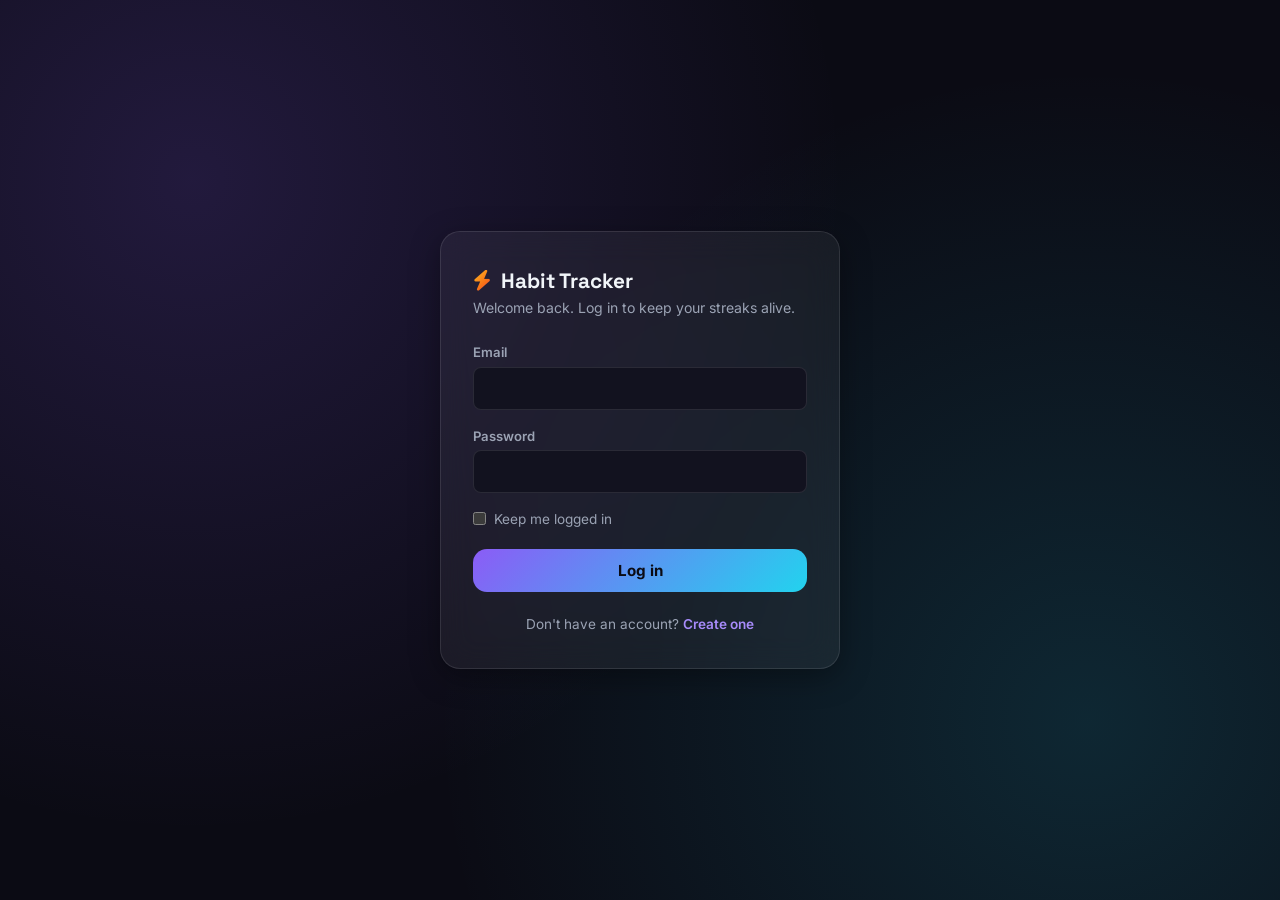
==== frontend/achievements.html @ 2da738c9 "adding" ====
<!DOCTYPE html>
<html lang="en">
<head>
<meta charset="UTF-8">
<meta name="viewport" content="width=device-width, initial-scale=1.0">
<title>Achievements — Habit Tracker</title>
<link rel="stylesheet" href="css/main.css">
<link rel="stylesheet" href="https://cdnjs.cloudflare.com/ajax/libs/font-awesome/6.5.1/css/all.min.css">
</head>
<body>
<div class="app-shell">
  <div id="app-shell-root"></div>
  <main class="main">
    <div class="page-header">
      <div>
        <h1>Achievements</h1>
        <div class="sub">Unlocked by showing up, not by luck.</div>
      </div>
      <button class="btn btn-secondary" id="recheck-btn"><i class="fa-solid fa-arrows-rotate"></i> Re-check</button>
    </div>

    <div class="achievements-summary">
      <div class="achievements-ring" id="achievements-ring"><span id="ring-label">–</span></div>
      <div>
        <div style="font-weight:700; font-size:1.05rem;" id="summary-count">Loading…</div>
        <div class="sub" style="margin-top:0.15rem;">achievements unlocked</div>
      </div>
    </div>

    <div class="achievements-grid" id="achievements-grid">
      <div class="skel" style="height:100px;"></div>
      <div class="skel" style="height:100px;"></div>
      <div class="skel" style="height:100px;"></div>
      <div class="skel" style="height:100px;"></div>
    </div>
  </main>
</div>
<script src="js/config.js"></script>
<script src="js/app.js"></script>
<script src="js/achievements.js"></script>
</body>
</html>
---- frontend/css/main.css ----
/* ==========================================================================
   Habit Tracker — Design System
   Dark glassmorphism, violet→cyan signature gradient, ember/streak motif.
   Display face: Space Grotesk (geometric, a little mechanical — like a
   counter ticking up). Body face: Inter. Data face: JetBrains Mono for
   numbers so streaks and stats feel counted, not typeset.
   ========================================================================== */

@import url('https://fonts.googleapis.com/css2?family=Space+Grotesk:wght@500;600;700&family=Inter:wght@400;500;600;700&family=JetBrains+Mono:wght@500;600&display=swap');

:root {
  /* --- Color: named, not generic --- */
  --bg: #0b0b14;
  --bg-elevated: #12121f;
  --surface: rgba(255, 255, 255, 0.055);
  --surface-strong: rgba(255, 255, 255, 0.09);
  --border: rgba(255, 255, 255, 0.10);
  --border-strong: rgba(255, 255, 255, 0.18);

  --text: #f1f5f9;
  --text-dim: #9ba3b4;
  --text-faint: #666f84;

  --violet: #8b5cf6;
  --violet-light: #a78bfa;
  --cyan: #22d3ee;
  --ember: #fb923c;
  --ember-hot: #f97316;
  --success: #34d399;
  --danger: #f87171;
  --warning: #fbbf24;

  --gradient-signature: linear-gradient(135deg, var(--violet) 0%, var(--cyan) 100%);
  --gradient-ember: linear-gradient(135deg, #fbbf24 0%, var(--ember-hot) 60%, #ef4444 100%);

  --radius-sm: 8px;
  --radius-md: 14px;
  --radius-lg: 20px;
  --radius-pill: 999px;

  --shadow-soft: 0 8px 30px rgba(0, 0, 0, 0.35);
  --shadow-glow-violet: 0 0 0 1px rgba(139, 92, 246, 0.25), 0 8px 24px rgba(139, 92, 246, 0.18);

  --font-display: "Space Grotesk", system-ui, sans-serif;
  --font-body: "Inter", system-ui, sans-serif;
  --font-mono: "JetBrains Mono", ui-monospace, monospace;

  --sidebar-w: 240px;
  --header-h: 64px;
}

* { box-sizing: border-box; margin: 0; padding: 0; }

html { color-scheme: dark; }

body {
  background: var(--bg);
  color: var(--text);
  font-family: var(--font-body);
  min-height: 100vh;
  -webkit-font-smoothing: antialiased;
}

a { color: inherit; }

::selection { background: rgba(139, 92, 246, 0.35); }

::-webkit-scrollbar { width: 10px; height: 10px; }
::-webkit-scrollbar-track { background: transparent; }
::-webkit-scrollbar-thumb { background: var(--border-strong); border-radius: var(--radius-pill); }
::-webkit-scrollbar-thumb:hover { background: rgba(255, 255, 255, 0.28); }

:focus-visible {
  outline: 2px solid var(--cyan);
  outline-offset: 2px;
  border-radius: 4px;
}

@media (prefers-reduced-motion: reduce) {
  *, *::before, *::after {
    animation-duration: 0.01ms !important;
    animation-iteration-count: 1 !important;
    transition-duration: 0.01ms !important;
    scroll-behavior: auto !important;
  }
}

h1, h2, h3, h4 { font-family: var(--font-display); font-weight: 600; letter-spacing: -0.01em; }

.mono { font-family: var(--font-mono); font-variant-numeric: tabular-nums; }

/* ==========================================================================
   Landing
   ========================================================================== */

.landing {
  display: flex;
  flex-direction: column;
  align-items: center;
  justify-content: center;
  min-height: 100vh;
  text-align: center;
  background:
    radial-gradient(circle at 20% 15%, rgba(139, 92, 246, 0.16), transparent 55%),
    radial-gradient(circle at 80% 85%, rgba(34, 211, 238, 0.12), transparent 50%);
  padding: 2rem;
}

.landing h1 {
  font-size: clamp(2.2rem, 5vw, 3.2rem);
  margin-bottom: 0.6rem;
  display: flex;
  align-items: center;
  gap: 0.6rem;
  justify-content: center;
}

.landing h1 i { background: var(--gradient-ember); -webkit-background-clip: text; background-clip: text; color: transparent; }

.landing p { color: var(--text-dim); margin-bottom: 2.25rem; font-size: 1.05rem; }

.landing-actions { display: flex; gap: 1rem; }

/* ==========================================================================
   Buttons, inputs, badges — shared form/interaction vocabulary
   ========================================================================== */

.btn {
  display: inline-flex;
  align-items: center;
  justify-content: center;
  gap: 0.5rem;
  padding: 0.75rem 1.75rem;
  border-radius: var(--radius-md);
  text-decoration: none;
  font-weight: 600;
  font-size: 0.95rem;
  font-family: var(--font-body);
  cursor: pointer;
  transition: transform 0.15s ease, box-shadow 0.15s ease, background 0.15s ease, opacity 0.15s ease;
  border: 1px solid var(--border);
  color: var(--text);
  background: var(--surface);
}

.btn-primary { background: var(--gradient-signature); color: #0b0b14; border: none; font-weight: 700; }
.btn-secondary { background: var(--surface); backdrop-filter: blur(10px); }
.btn-ghost { background: transparent; border-color: transparent; color: var(--text-dim); }
.btn-danger { background: rgba(248, 113, 113, 0.12); border-color: rgba(248, 113, 113, 0.3); color: var(--danger); }
.btn-sm { padding: 0.45rem 0.9rem; font-size: 0.85rem; border-radius: var(--radius-sm); }
.btn-icon { padding: 0.55rem; width: 2.25rem; height: 2.25rem; border-radius: var(--radius-sm); }

.btn:hover:not(:disabled) { transform: translateY(-2px); box-shadow: var(--shadow-glow-violet); }
.btn:active:not(:disabled) { transform: translateY(0); }
.btn:disabled { opacity: 0.5; cursor: not-allowed; }
.btn-block { width: 100%; }

.field { display: flex; flex-direction: column; gap: 0.4rem; margin-bottom: 1.1rem; text-align: left; }
.field label { font-size: 0.82rem; color: var(--text-dim); font-weight: 600; }
.field-hint { font-size: 0.75rem; color: var(--text-faint); }
.field-error { font-size: 0.78rem; color: var(--danger); min-height: 1em; }

input[type="text"], input[type="email"], input[type="password"], input[type="number"], input[type="date"], textarea, select {
  background: var(--bg-elevated);
  border: 1px solid var(--border);
  color: var(--text);
  padding: 0.7rem 0.9rem;
  border-radius: var(--radius-sm);
  font-family: var(--font-body);
  font-size: 0.95rem;
  transition: border-color 0.15s ease, box-shadow 0.15s ease;
  width: 100%;
}

input:focus, textarea:focus, select:focus {
  outline: none;
  border-color: var(--violet-light);
  box-shadow: 0 0 0 3px rgba(139, 92, 246, 0.18);
}

input::placeholder, textarea::placeholder { color: var(--text-faint); }

.checkbox-row { display: flex; align-items: center; gap: 0.5rem; font-size: 0.85rem; color: var(--text-dim); }
.checkbox-row input { width: auto; }

.badge {
  display: inline-flex;
  align-items: center;
  gap: 0.35rem;
  padding: 0.25rem 0.65rem;
  border-radius: var(--radius-pill);
  font-size: 0.72rem;
  font-weight: 700;
  text-transform: uppercase;
  letter-spacing: 0.04em;
  background: var(--surface-strong);
  border: 1px solid var(--border);
  color: var(--text-dim);
}

.badge-streak { background: rgba(249, 115, 22, 0.14); border-color: rgba(249, 115, 22, 0.3); color: var(--ember); }

/* ==========================================================================
   Auth pages
   ========================================================================== */

.auth-shell {
  min-height: 100vh;
  display: grid;
  grid-template-columns: 1fr;
  place-items: center;
  background:
    radial-gradient(circle at 15% 20%, rgba(139, 92, 246, 0.18), transparent 50%),
    radial-gradient(circle at 85% 80%, rgba(34, 211, 238, 0.14), transparent 50%);
  padding: 2rem 1rem;
}

.auth-card {
  width: 100%;
  max-width: 400px;
  background: var(--surface);
  border: 1px solid var(--border);
  border-radius: var(--radius-lg);
  padding: 2.25rem 2rem;
  backdrop-filter: blur(16px);
  box-shadow: var(--shadow-soft);
}

.auth-card .brand {
  display: flex;
  align-items: center;
  gap: 0.6rem;
  font-family: var(--font-display);
  font-size: 1.3rem;
  font-weight: 700;
  margin-bottom: 0.35rem;
}

.auth-card .brand i { background: var(--gradient-ember); -webkit-background-clip: text; background-clip: text; color: transparent; }

.auth-card .subtitle { color: var(--text-dim); font-size: 0.88rem; margin-bottom: 1.75rem; }

.auth-footer { margin-top: 1.5rem; text-align: center; font-size: 0.85rem; color: var(--text-dim); }
.auth-footer a { color: var(--violet-light); font-weight: 600; text-decoration: none; }
.auth-footer a:hover { text-decoration: underline; }

.form-error {
  background: rgba(248, 113, 113, 0.1);
  border: 1px solid rgba(248, 113, 113, 0.28);
  color: #fca5a5;
  padding: 0.7rem 0.9rem;
  border-radius: var(--radius-sm);
  font-size: 0.85rem;
  margin-bottom: 1.1rem;
  display: none;
}
.form-error.visible { display: block; }

/* ==========================================================================
   App shell: sidebar + header + content
   ========================================================================== */

.app-shell { display: flex; min-height: 100vh; }

.sidebar {
  width: var(--sidebar-w);
  flex-shrink: 0;
  background: var(--bg-elevated);
  border-right: 1px solid var(--border);
  display: flex;
  flex-direction: column;
  padding: 1.25rem 0.9rem;
  position: sticky;
  top: 0;
  height: 100vh;
  z-index: 40;
}

.sidebar .brand {
  display: flex;
  align-items: center;
  gap: 0.55rem;
  font-family: var(--font-display);
  font-weight: 700;
  font-size: 1.1rem;
  padding: 0.5rem 0.6rem 1.5rem;
}

.sidebar .brand i { background: var(--gradient-ember); -webkit-background-clip: text; background-clip: text; color: transparent; }

.sidebar nav { display: flex; flex-direction: column; gap: 0.15rem; flex: 1; }

.sidebar .nav-link {
  display: flex;
  align-items: center;
  gap: 0.75rem;
  padding: 0.65rem 0.75rem;
  border-radius: var(--radius-sm);
  color: var(--text-dim);
  text-decoration: none;
  font-size: 0.92rem;
  font-weight: 500;
  position: relative;
  transition: background 0.15s ease, color 0.15s ease;
}

.sidebar .nav-link i { width: 1.1rem; text-align: center; font-size: 0.95rem; }

.sidebar .nav-link:hover { background: var(--surface); color: var(--text); }

.sidebar .nav-link.active {
  background: var(--surface-strong);
  color: var(--text);
}

.sidebar .nav-link.active::before {
  content: "";
  position: absolute;
  left: -0.9rem;
  top: 0.3rem;
  bottom: 0.3rem;
  width: 3px;
  border-radius: var(--radius-pill);
  background: var(--gradient-signature);
}

.sidebar-footer { border-top: 1px solid var(--border); padding-top: 0.9rem; margin-top: 0.5rem; }

.sidebar-user {
  display: flex;
  align-items: center;
  gap: 0.65rem;
  padding: 0.4rem 0.5rem 0.75rem;
}

.avatar {
  width: 2.1rem;
  height: 2.1rem;
  border-radius: 50%;
  background: var(--gradient-signature);
  display: flex;
  align-items: center;
  justify-content: center;
  font-family: var(--font-display);
  font-weight: 700;
  font-size: 0.85rem;
  color: #0b0b14;
  flex-shrink: 0;
  overflow: hidden;
}
.avatar img { width: 100%; height: 100%; object-fit: cover; }

.sidebar-user .who { min-width: 0; }
.sidebar-user .who .name { font-size: 0.86rem; font-weight: 600; overflow: hidden; text-overflow: ellipsis; white-space: nowrap; }
.sidebar-user .who .email { font-size: 0.72rem; color: var(--text-faint); overflow: hidden; text-overflow: ellipsis; white-space: nowrap; }

.mobile-topbar { display: none; }

.main {
  flex: 1;
  min-width: 0;
  padding: 2rem 2.25rem 3.5rem;
}

.page-header {
  display: flex;
  align-items: flex-end;
  justify-content: space-between;
  gap: 1rem;
  margin-bottom: 1.75rem;
  flex-wrap: wrap;
}

.page-header h1 { font-size: 1.6rem; }
.page-header .sub { color: var(--text-dim); font-size: 0.9rem; margin-top: 0.2rem; }

/* ==========================================================================
   Cards, grids, stats
   ========================================================================== */

.card {
  background: var(--surface);
  border: 1px solid var(--border);
  border-radius: var(--radius-lg);
  padding: 1.4rem;
  backdrop-filter: blur(10px);
}

.card-title {
  font-size: 0.95rem;
  font-weight: 700;
  display: flex;
  align-items: center;
  gap: 0.5rem;
  margin-bottom: 1rem;
}
.card-title i { color: var(--violet-light); }

.stat-grid {
  display: grid;
  grid-template-columns: repeat(4, 1fr);
  gap: 1rem;
  margin-bottom: 1.75rem;
}

.stat-card {
  background: var(--surface);
  border: 1px solid var(--border);
  border-radius: var(--radius-lg);
  padding: 1.25rem 1.4rem;
  position: relative;
  overflow: hidden;
}

.stat-card .stat-label { font-size: 0.78rem; color: var(--text-dim); font-weight: 600; text-transform: uppercase; letter-spacing: 0.03em; margin-bottom: 0.5rem; }
.stat-card .stat-value { font-family: var(--font-mono); font-size: 1.9rem; font-weight: 600; display: flex; align-items: baseline; gap: 0.4rem; }
.stat-card .stat-value .unit { font-size: 0.95rem; color: var(--text-dim); font-family: var(--font-body); font-weight: 500; }
.stat-card i.stat-icon { position: absolute; right: 1rem; top: 1rem; font-size: 1.4rem; opacity: 0.18; }

.stat-card.ember .stat-value { color: var(--ember); }
.stat-card.ember i.stat-icon { color: var(--ember-hot); opacity: 0.35; }

.grid-2 { display: grid; grid-template-columns: 1.3fr 1fr; gap: 1.25rem; }
.grid-cols-3 { display: grid; grid-template-columns: repeat(3, 1fr); gap: 1rem; }

/* Habit checklist rows (dashboard) */

.habit-row {
  display: flex;
  align-items: center;
  gap: 0.9rem;
  padding: 0.85rem 0.6rem;
  border-radius: var(--radius-md);
  transition: background 0.15s ease;
}
.habit-row:hover { background: var(--surface); }
.habit-row + .habit-row { border-top: 1px solid var(--border); }

.habit-check {
  width: 2rem;
  height: 2rem;
  border-radius: 50%;
  border: 2px solid var(--border-strong);
  display: flex;
  align-items: center;
  justify-content: center;
  cursor: pointer;
  flex-shrink: 0;
  background: transparent;
  color: transparent;
  transition: all 0.18s ease;
  font-size: 0.8rem;
}
.habit-check:hover { border-color: var(--violet-light); }
.habit-check.checked {
  background: var(--gradient-signature);
  border-color: transparent;
  color: #0b0b14;
}

.habit-icon {
  width: 2.1rem;
  height: 2.1rem;
  border-radius: var(--radius-sm);
  display: flex;
  align-items: center;
  justify-content: center;
  flex-shrink: 0;
  font-size: 0.9rem;
  color: #0b0b14;
}

.habit-info { flex: 1; min-width: 0; }
.habit-info .title { font-weight: 600; font-size: 0.94rem; }
.habit-info .meta { font-size: 0.78rem; color: var(--text-faint); display: flex; gap: 0.6rem; align-items: center; margin-top: 0.15rem; }

.empty-state {
  text-align: center;
  padding: 3rem 1.5rem;
  color: var(--text-dim);
}
.empty-state i { font-size: 2.2rem; color: var(--text-faint); margin-bottom: 0.9rem; display: block; }
.empty-state h3 { font-size: 1.05rem; margin-bottom: 0.4rem; color: var(--text); }
.empty-state p { font-size: 0.88rem; margin-bottom: 1.25rem; }

/* ==========================================================================
   Habits page: card grid + modal
   ========================================================================== */

.habits-grid { display: grid; grid-template-columns: repeat(auto-fill, minmax(270px, 1fr)); gap: 1rem; }

.habit-card {
  background: var(--surface);
  border: 1px solid var(--border);
  border-radius: var(--radius-lg);
  padding: 1.25rem;
  display: flex;
  flex-direction: column;
  gap: 0.85rem;
  transition: transform 0.15s ease, border-color 0.15s ease;
}
.habit-card:hover { border-color: var(--border-strong); transform: translateY(-2px); }

.habit-card-top { display: flex; align-items: flex-start; gap: 0.75rem; }
.habit-card-top .habit-icon { width: 2.5rem; height: 2.5rem; font-size: 1.05rem; }
.habit-card-top .info { flex: 1; min-width: 0; }
.habit-card-top .info .title { font-weight: 700; font-size: 1rem; }
.habit-card-top .info .cat { font-size: 0.76rem; color: var(--text-faint); margin-top: 0.15rem; }
.habit-card .desc { font-size: 0.82rem; color: var(--text-dim); line-height: 1.4; }

.habit-card-stats { display: flex; gap: 1.1rem; font-size: 0.78rem; color: var(--text-dim); }
.habit-card-stats strong { font-family: var(--font-mono); color: var(--text); font-size: 0.88rem; }

.habit-card-actions { display: flex; gap: 0.5rem; margin-top: auto; padding-top: 0.25rem; }

/* Modal */

.modal-overlay {
  position: fixed;
  inset: 0;
  background: rgba(5, 5, 10, 0.6);
  backdrop-filter: blur(4px);
  display: none;
  align-items: center;
  justify-content: center;
  z-index: 100;
  padding: 1.5rem;
}
.modal-overlay.open { display: flex; }

.modal {
  width: 100%;
  max-width: 460px;
  max-height: 90vh;
  overflow-y: auto;
  background: var(--bg-elevated);
  border: 1px solid var(--border-strong);
  border-radius: var(--radius-lg);
  padding: 1.75rem;
  box-shadow: var(--shadow-soft);
}

.modal-header { display: flex; align-items: center; justify-content: space-between; margin-bottom: 1.25rem; }
.modal-header h2 { font-size: 1.15rem; }

.swatch-grid { display: flex; flex-wrap: wrap; gap: 0.5rem; }
.swatch {
  width: 2rem;
  height: 2rem;
  border-radius: 50%;
  cursor: pointer;
  border: 2px solid transparent;
  transition: transform 0.12s ease, border-color 0.12s ease;
}
.swatch:hover { transform: scale(1.1); }
.swatch.selected { border-color: var(--text); box-shadow: 0 0 0 2px var(--bg-elevated), 0 0 0 4px currentColor; }

.icon-grid { display: grid; grid-template-columns: repeat(6, 1fr); gap: 0.5rem; }
.icon-swatch {
  aspect-ratio: 1;
  border-radius: var(--radius-sm);
  background: var(--surface);
  border: 1px solid var(--border);
  display: flex;
  align-items: center;
  justify-content: center;
  cursor: pointer;
  color: var(--text-dim);
  transition: all 0.12s ease;
}
.icon-swatch:hover { border-color: var(--border-strong); color: var(--text); }
.icon-swatch.selected { background: var(--gradient-signature); color: #0b0b14; border-color: transparent; }

/* ==========================================================================
   Analytics: charts
   ========================================================================== */

.chart-card { background: var(--surface); border: 1px solid var(--border); border-radius: var(--radius-lg); padding: 1.4rem; }
.chart-wrap { position: relative; height: 280px; }
.chart-wrap.sm { height: 220px; }

.range-toggle { display: flex; gap: 0.35rem; background: var(--surface); border: 1px solid var(--border); border-radius: var(--radius-pill); padding: 0.25rem; }
.range-toggle button {
  border: none;
  background: transparent;
  color: var(--text-dim);
  font-size: 0.8rem;
  font-weight: 600;
  padding: 0.4rem 0.85rem;
  border-radius: var(--radius-pill);
  cursor: pointer;
  transition: all 0.15s ease;
}
.range-toggle button.active { background: var(--gradient-signature); color: #0b0b14; }

.per-habit-list { display: flex; flex-direction: column; gap: 0.9rem; }
.per-habit-row .top { display: flex; justify-content: space-between; font-size: 0.85rem; margin-bottom: 0.35rem; }
.per-habit-row .top .name { font-weight: 600; }
.per-habit-row .top .pct { font-family: var(--font-mono); color: var(--text-dim); }
.bar-track { height: 8px; border-radius: var(--radius-pill); background: var(--surface-strong); overflow: hidden; }
.bar-fill { height: 100%; border-radius: var(--radius-pill); transition: width 0.4s ease; }

/* ==========================================================================
   Heatmap (GitHub-style contribution grid, ember palette)
   ========================================================================== */

.heatmap-scroll { overflow-x: auto; padding-bottom: 0.5rem; }
.heatmap-grid { display: grid; grid-auto-flow: column; grid-template-rows: repeat(7, 12px); gap: 3px; width: max-content; }
.heatmap-cell {
  width: 12px;
  height: 12px;
  border-radius: 3px;
  background: var(--surface-strong);
  cursor: pointer;
  position: relative;
}
.heatmap-cell[data-level="1"] { background: #4a2a12; }
.heatmap-cell[data-level="2"] { background: #8a4213; }
.heatmap-cell[data-level="3"] { background: #d1651a; }
.heatmap-cell[data-level="4"] { background: var(--ember-hot); }

.heatmap-cell:hover::after {
  content: attr(data-tip);
  position: absolute;
  bottom: 130%;
  left: 50%;
  transform: translateX(-50%);
  background: var(--bg-elevated);
  border: 1px solid var(--border-strong);
  padding: 0.35rem 0.55rem;
  border-radius: var(--radius-sm);
  font-size: 0.7rem;
  white-space: nowrap;
  z-index: 20;
  pointer-events: none;
}

.heatmap-legend { display: flex; align-items: center; gap: 0.35rem; font-size: 0.72rem; color: var(--text-faint); margin-top: 0.6rem; justify-content: flex-end; }
.heatmap-legend .heatmap-cell { cursor: default; }

/* ==========================================================================
   Achievements
   ========================================================================== */

.achievements-summary {
  display: flex;
  align-items: center;
  gap: 1.25rem;
  margin-bottom: 1.75rem;
}
.achievements-ring {
  width: 4.5rem;
  height: 4.5rem;
  border-radius: 50%;
  display: flex;
  align-items: center;
  justify-content: center;
  font-family: var(--font-mono);
  font-weight: 600;
  font-size: 0.95rem;
  flex-shrink: 0;
  background: conic-gradient(var(--ember-hot) calc(var(--pct, 0) * 1%), var(--surface-strong) 0);
  position: relative;
}
.achievements-ring::before {
  content: "";
  position: absolute;
  inset: 6px;
  border-radius: 50%;
  background: var(--bg);
}
.achievements-ring span { position: relative; z-index: 1; }

.achievements-grid { display: grid; grid-template-columns: repeat(auto-fill, minmax(260px, 1fr)); gap: 1rem; }

.achievement-card {
  background: var(--surface);
  border: 1px solid var(--border);
  border-radius: var(--radius-lg);
  padding: 1.1rem;
  display: flex;
  gap: 0.9rem;
  align-items: flex-start;
  opacity: 0.55;
  filter: grayscale(0.6);
  transition: all 0.2s ease;
}
.achievement-card.unlocked {
  opacity: 1;
  filter: none;
  border-color: rgba(251, 146, 60, 0.35);
  box-shadow: 0 0 0 1px rgba(251, 146, 60, 0.12);
}

.achievement-icon {
  width: 2.75rem;
  height: 2.75rem;
  border-radius: var(--radius-sm);
  background: var(--surface-strong);
  display: flex;
  align-items: center;
  justify-content: center;
  font-size: 1.15rem;
  color: var(--text-faint);
  flex-shrink: 0;
}
.achievement-card.unlocked .achievement-icon { background: var(--gradient-ember); color: #1a0a00; }

.achievement-body { flex: 1; min-width: 0; }
.achievement-body .name { font-weight: 700; font-size: 0.92rem; }
.achievement-body .desc { font-size: 0.78rem; color: var(--text-dim); margin: 0.2rem 0 0.6rem; line-height: 1.35; }

/* ==========================================================================
   Toasts
   ========================================================================== */

.toast-stack {
  position: fixed;
  top: 1.25rem;
  right: 1.25rem;
  display: flex;
  flex-direction: column;
  gap: 0.6rem;
  z-index: 200;
  max-width: 340px;
}

.toast {
  background: var(--bg-elevated);
  border: 1px solid var(--border-strong);
  border-radius: var(--radius-md);
  padding: 0.85rem 1rem;
  font-size: 0.85rem;
  display: flex;
  align-items: center;
  gap: 0.65rem;
  box-shadow: var(--shadow-soft);
  animation: toast-in 0.25s ease;
}
.toast.success { border-left: 3px solid var(--success); }
.toast.error { border-left: 3px solid var(--danger); }
.toast.unlock { border-left: 3px solid var(--ember-hot); }
.toast i { font-size: 1rem; }
.toast.success i { color: var(--success); }
.toast.error i { color: var(--danger); }
.toast.unlock i { color: var(--ember-hot); }

@keyframes toast-in {
  from { opacity: 0; transform: translateX(20px); }
  to { opacity: 1; transform: translateX(0); }
}

/* ==========================================================================
   Loading skeleton
   ========================================================================== */

.skel { background: linear-gradient(90deg, var(--surface) 25%, var(--surface-strong) 50%, var(--surface) 75%); background-size: 200% 100%; animation: skel-shine 1.4s ease infinite; border-radius: var(--radius-sm); }
@keyframes skel-shine { from { background-position: 200% 0; } to { background-position: -200% 0; } }

/* ==========================================================================
   Responsive
   ========================================================================== */

@media (max-width: 980px) {
  .stat-grid { grid-template-columns: repeat(2, 1fr); }
  .grid-2 { grid-template-columns: 1fr; }
  .grid-cols-3 { grid-template-columns: 1fr; }
}

@media (max-width: 760px) {
  .sidebar { position: fixed; left: 0; top: 0; transform: translateX(-100%); transition: transform 0.2s ease; box-shadow: var(--shadow-soft); }
  .sidebar.open { transform: translateX(0); }
  .mobile-topbar {
    display: flex;
    align-items: center;
    justify-content: space-between;
    height: var(--header-h);
    padding: 0 1rem;
    border-bottom: 1px solid var(--border);
    background: var(--bg-elevated);
    position: sticky;
    top: 0;
    z-index: 30;
  }
  .mobile-topbar .brand { display: flex; align-items: center; gap: 0.5rem; font-family: var(--font-display); font-weight: 700; }
  .mobile-topbar .brand i { background: var(--gradient-ember); -webkit-background-clip: text; background-clip: text; color: transparent; }
  .main { padding: 1.25rem 1rem 3rem; }
  .stat-grid { grid-template-columns: 1fr 1fr; }
  .page-header h1 { font-size: 1.35rem; }
  .sidebar-backdrop { position: fixed; inset: 0; background: rgba(0,0,0,0.5); z-index: 39; display: none; }
  .sidebar-backdrop.open { display: block; }
}

@media (max-width: 480px) {
  .stat-grid { grid-template-columns: 1fr; }
}
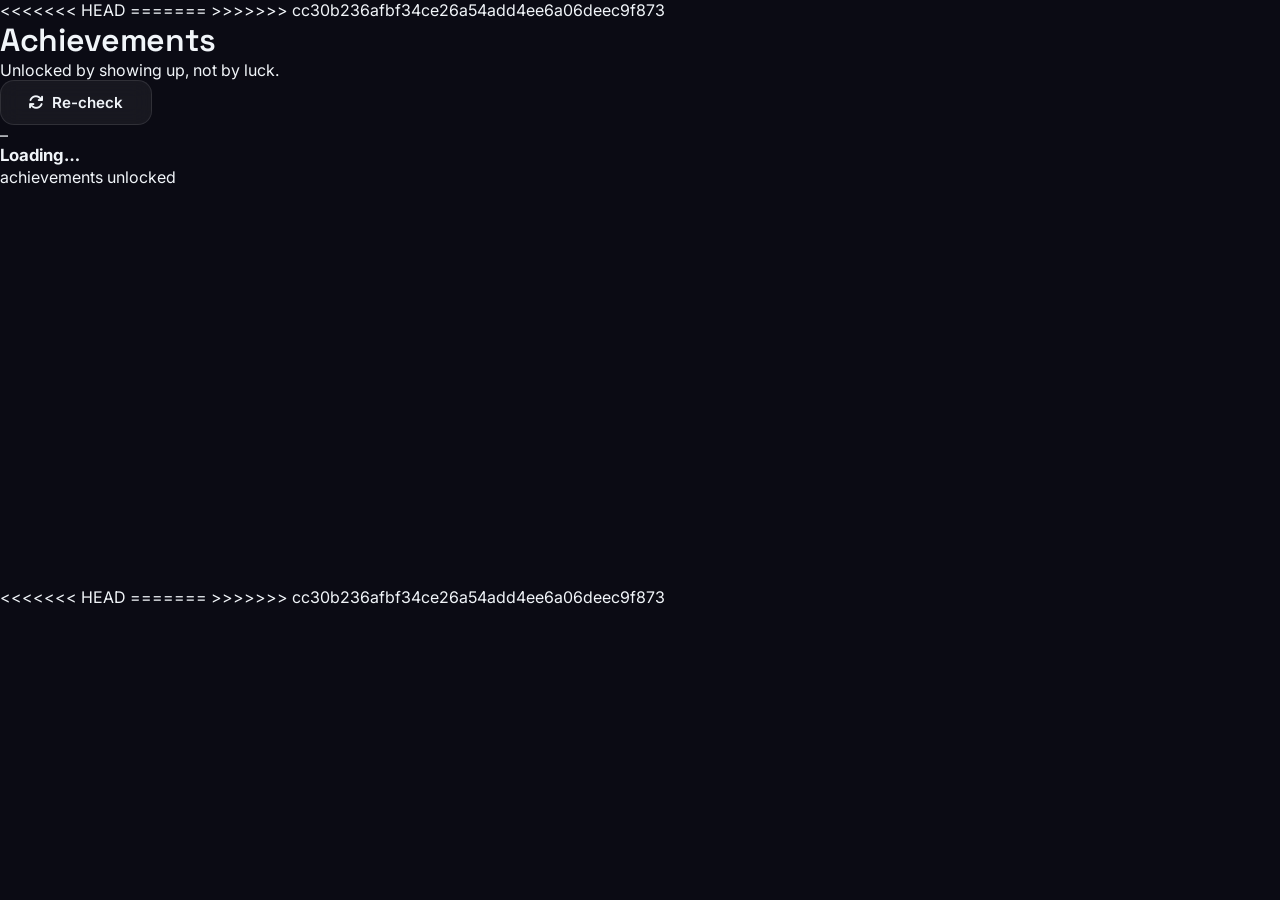
==== commit 2620423d: "Merge branch 'main' of https://github.com/Hammad7-dot/Habit-Tracker" ====
--- a/frontend/achievements.html
+++ b/frontend/achievements.html
@@ -2,7 +2,19 @@
 <html lang="en">
 <head>
 <meta charset="UTF-8">
+<<<<<<< HEAD
+<meta name="viewport" content="width=device-width, initial-scale=1.0, viewport-fit=cover">
+<meta name="theme-color" content="#0b0b14">
+<meta name="mobile-web-app-capable" content="yes">
+<meta name="apple-mobile-web-app-capable" content="yes">
+<meta name="apple-mobile-web-app-status-bar-style" content="black-translucent">
+<meta name="apple-mobile-web-app-title" content="Habits">
+<link rel="manifest" href="manifest.json">
+<link rel="apple-touch-icon" href="apple-touch-icon.png">
+<link rel="icon" href="icon-192.png">
+=======
 <meta name="viewport" content="width=device-width, initial-scale=1.0">
+>>>>>>> cc30b236afbf34ce26a54add4ee6a06deec9f873
 <title>Achievements — Habit Tracker</title>
 <link rel="stylesheet" href="css/main.css">
 <link rel="stylesheet" href="https://cdnjs.cloudflare.com/ajax/libs/font-awesome/6.5.1/css/all.min.css">
@@ -37,6 +49,10 @@
 </div>
 <script src="js/config.js"></script>
 <script src="js/app.js"></script>
+<<<<<<< HEAD
+<script src="js/reminders.js"></script>
+=======
+>>>>>>> cc30b236afbf34ce26a54add4ee6a06deec9f873
 <script src="js/achievements.js"></script>
 </body>
 </html>
--- a/frontend/css/main.css
+++ b/frontend/css/main.css
@@ -160,7 +160,11 @@
 .field-hint { font-size: 0.75rem; color: var(--text-faint); }
 .field-error { font-size: 0.78rem; color: var(--danger); min-height: 1em; }
 
+<<<<<<< HEAD
+input[type="text"], input[type="email"], input[type="password"], input[type="number"], input[type="date"], input[type="time"], textarea, select {
+=======
 input[type="text"], input[type="email"], input[type="password"], input[type="number"], input[type="date"], textarea, select {
+>>>>>>> cc30b236afbf34ce26a54add4ee6a06deec9f873
   background: var(--bg-elevated);
   border: 1px solid var(--border);
   color: var(--text);
@@ -170,6 +174,19 @@
   font-size: 0.95rem;
   transition: border-color 0.15s ease, box-shadow 0.15s ease;
   width: 100%;
+<<<<<<< HEAD
+  color-scheme: dark;
+}
+
+/* iOS Safari zooms the page on focus if an input's font-size is under 16px —
+   bump it back down visually with a scale-neutral min size on touch widths. */
+@media (max-width: 760px) {
+  input[type="text"], input[type="email"], input[type="password"], input[type="number"],
+  input[type="date"], input[type="time"], textarea, select {
+    font-size: 16px;
+  }
+=======
+>>>>>>> cc30b236afbf34ce26a54add4ee6a06deec9f873
 }
 
 input:focus, textarea:focus, select:focus {
@@ -262,6 +279,16 @@
 
 .app-shell { display: flex; min-height: 100vh; }
 
+/* The sidebar/topbar/backdrop are injected into this wrapper div by JS.
+   Without `display: contents`, the wrapper itself becomes a flex item of
+   .app-shell — and since .sidebar is position:fixed (removed from flow)
+   and .sidebar-backdrop is position:fixed + hidden, the wrapper's own box
+   shrinks to fit only the mobile-topbar's content width, stealing that
+   much horizontal space from <main> even on desktop. `display: contents`
+   makes the wrapper invisible to layout so its children lay out directly
+   as if they were flex items / fixed elements of .app-shell themselves. */
+#app-shell-root { display: contents; }
+
 .sidebar {
   width: var(--sidebar-w);
   flex-shrink: 0;
@@ -274,6 +301,12 @@
   top: 0;
   height: 100vh;
   z-index: 40;
+}
+
+.sidebar .brand,
+.mobile-topbar .brand {
+  color: inherit;
+  text-decoration: none;
 }
 
 .sidebar .brand {
@@ -371,7 +404,7 @@
   flex-wrap: wrap;
 }
 
-.page-header h1 { font-size: 1.6rem; }
+.page-header h1 { font-size: 1.6rem; overflow-wrap: anywhere; }
 .page-header .sub { color: var(--text-dim); font-size: 0.9rem; margin-top: 0.2rem; }
 
 /* ==========================================================================
@@ -412,10 +445,10 @@
   overflow: hidden;
 }
 
-.stat-card .stat-label { font-size: 0.78rem; color: var(--text-dim); font-weight: 600; text-transform: uppercase; letter-spacing: 0.03em; margin-bottom: 0.5rem; }
+.stat-card .stat-label { font-size: 0.78rem; color: var(--text-dim); font-weight: 600; text-transform: uppercase; letter-spacing: 0.03em; margin-bottom: 0.5rem; padding-right: 2rem; }
 .stat-card .stat-value { font-family: var(--font-mono); font-size: 1.9rem; font-weight: 600; display: flex; align-items: baseline; gap: 0.4rem; }
 .stat-card .stat-value .unit { font-size: 0.95rem; color: var(--text-dim); font-family: var(--font-body); font-weight: 500; }
-.stat-card i.stat-icon { position: absolute; right: 1rem; top: 1rem; font-size: 1.4rem; opacity: 0.18; }
+.stat-card i.stat-icon { position: absolute; right: 1rem; top: 1.25rem; font-size: 1.25rem; opacity: 0.18; }
 
 .stat-card.ember .stat-value { color: var(--ember); }
 .stat-card.ember i.stat-icon { color: var(--ember-hot); opacity: 0.35; }
@@ -639,6 +672,75 @@
 .heatmap-legend .heatmap-cell { cursor: default; }
 
 /* ==========================================================================
+   Month calendar (dashboard)
+   ========================================================================== */
+
+.month-cal-weekdays {
+  display: grid;
+  grid-template-columns: repeat(7, 1fr);
+  gap: 4px;
+  font-size: 0.62rem;
+  color: var(--text-faint);
+  text-align: center;
+  margin-bottom: 0.4rem;
+  max-width: 320px;
+}
+
+.month-cal-grid {
+  display: grid;
+  grid-template-columns: repeat(7, 1fr);
+  gap: 4px;
+  max-width: 320px;
+}
+
+.month-cal-cell {
+  aspect-ratio: 1 / 1;
+  border-radius: 4px;
+  background: var(--surface-strong);
+  display: flex;
+  align-items: center;
+  justify-content: center;
+  font-size: 0.65rem;
+  color: var(--text-dim);
+  position: relative;
+  cursor: pointer;
+}
+
+.month-cal-cell.empty { background: transparent; cursor: default; }
+
+.month-cal-cell[data-level="1"] { background: #4a2a12; color: var(--text); }
+.month-cal-cell[data-level="2"] { background: #8a4213; color: var(--text); }
+.month-cal-cell[data-level="3"] { background: #d1651a; color: var(--text); }
+.month-cal-cell[data-level="4"] { background: var(--ember-hot); color: #1a1a1a; font-weight: 600; }
+
+.month-cal-cell.today {
+  outline: 2px solid var(--violet);
+  outline-offset: -2px;
+  font-weight: 700;
+}
+
+.month-cal-cell:not(.empty):hover::after {
+  content: attr(data-tip);
+  position: absolute;
+  bottom: 115%;
+  left: 50%;
+  transform: translateX(-50%);
+  background: var(--bg-elevated);
+  border: 1px solid var(--border-strong);
+  padding: 0.35rem 0.55rem;
+  border-radius: var(--radius-sm);
+  font-size: 0.7rem;
+  white-space: nowrap;
+  z-index: 20;
+  pointer-events: none;
+}
+
+@media (max-width: 640px) {
+  .month-cal-cell { font-size: 0.58rem; }
+}
+
+
+/* ==========================================================================
    Achievements
    ========================================================================== */
 
@@ -774,8 +876,13 @@
     display: flex;
     align-items: center;
     justify-content: space-between;
+<<<<<<< HEAD
+    height: calc(var(--header-h) + env(safe-area-inset-top, 0px));
+    padding: env(safe-area-inset-top, 0px) 1rem 0;
+=======
     height: var(--header-h);
     padding: 0 1rem;
+>>>>>>> cc30b236afbf34ce26a54add4ee6a06deec9f873
     border-bottom: 1px solid var(--border);
     background: var(--bg-elevated);
     position: sticky;
@@ -791,6 +898,89 @@
   .sidebar-backdrop.open { display: block; }
 }
 
+<<<<<<< HEAD
+/* ==========================================================================
+   Reminders
+   ========================================================================== */
+
+.reminder-toggle-row {
+  display: flex;
+  align-items: center;
+  justify-content: space-between;
+  gap: 0.75rem;
+  cursor: pointer;
+}
+
+.switch { position: relative; display: inline-block; width: 2.6rem; height: 1.5rem; flex-shrink: 0; }
+.switch input { position: absolute; opacity: 0; width: 100%; height: 100%; margin: 0; cursor: pointer; z-index: 1; }
+.switch-track {
+  position: absolute; inset: 0;
+  background: var(--surface-strong);
+  border: 1px solid var(--border-strong);
+  border-radius: var(--radius-pill);
+  transition: background 0.15s ease;
+}
+.switch-track::before {
+  content: "";
+  position: absolute;
+  top: 2px; left: 2px;
+  width: 1.1rem; height: 1.1rem;
+  border-radius: 50%;
+  background: var(--text-dim);
+  transition: transform 0.15s ease, background 0.15s ease;
+}
+.switch input:checked + .switch-track { background: rgba(139, 92, 246, 0.35); border-color: var(--violet); }
+.switch input:checked + .switch-track::before { transform: translateX(1.1rem); background: var(--violet-light); }
+
+.reminder-pill {
+  display: inline-flex; align-items: center; gap: 0.35rem;
+  font-size: 0.72rem; color: var(--text-dim);
+  background: var(--surface-strong);
+  border: 1px solid var(--border);
+  padding: 0.2rem 0.55rem;
+  border-radius: var(--radius-pill);
+}
+.reminder-pill i { color: var(--warning); font-size: 0.7rem; }
+
+.reminder-banner {
+  position: fixed;
+  left: 1rem; right: 1rem;
+  bottom: calc(1rem + env(safe-area-inset-bottom, 0px));
+  z-index: 150;
+  max-width: 480px;
+  margin: 0 auto;
+  display: flex; align-items: center; gap: 0.6rem;
+  background: var(--bg-elevated);
+  border: 1px solid var(--border-strong);
+  box-shadow: var(--shadow-soft);
+  border-radius: var(--radius-md);
+  padding: 0.75rem 0.9rem;
+  font-size: 0.85rem;
+  animation: toast-in 0.25s ease;
+}
+.reminder-banner i.fa-bell { color: var(--warning); }
+.reminder-banner span { flex: 1; }
+
+@media (max-width: 600px) {
+  .modal-overlay { align-items: flex-end; padding: 0; }
+  .modal {
+    max-width: 100%;
+    max-height: 92vh;
+    border-radius: var(--radius-lg) var(--radius-lg) 0 0;
+    padding: 1.5rem 1.25rem calc(1.5rem + env(safe-area-inset-bottom, 0px));
+    animation: sheet-up 0.2s ease;
+  }
+}
+
+@keyframes sheet-up {
+  from { transform: translateY(16px); opacity: 0; }
+  to { transform: translateY(0); opacity: 1; }
+}
+
+=======
+>>>>>>> cc30b236afbf34ce26a54add4ee6a06deec9f873
 @media (max-width: 480px) {
-  .stat-grid { grid-template-columns: 1fr; }
-}
+  .stat-card { padding: 1rem 1.1rem; }
+  .stat-card .stat-value { font-size: 1.5rem; }
+  .habits-grid { grid-template-columns: 1fr; }
+}
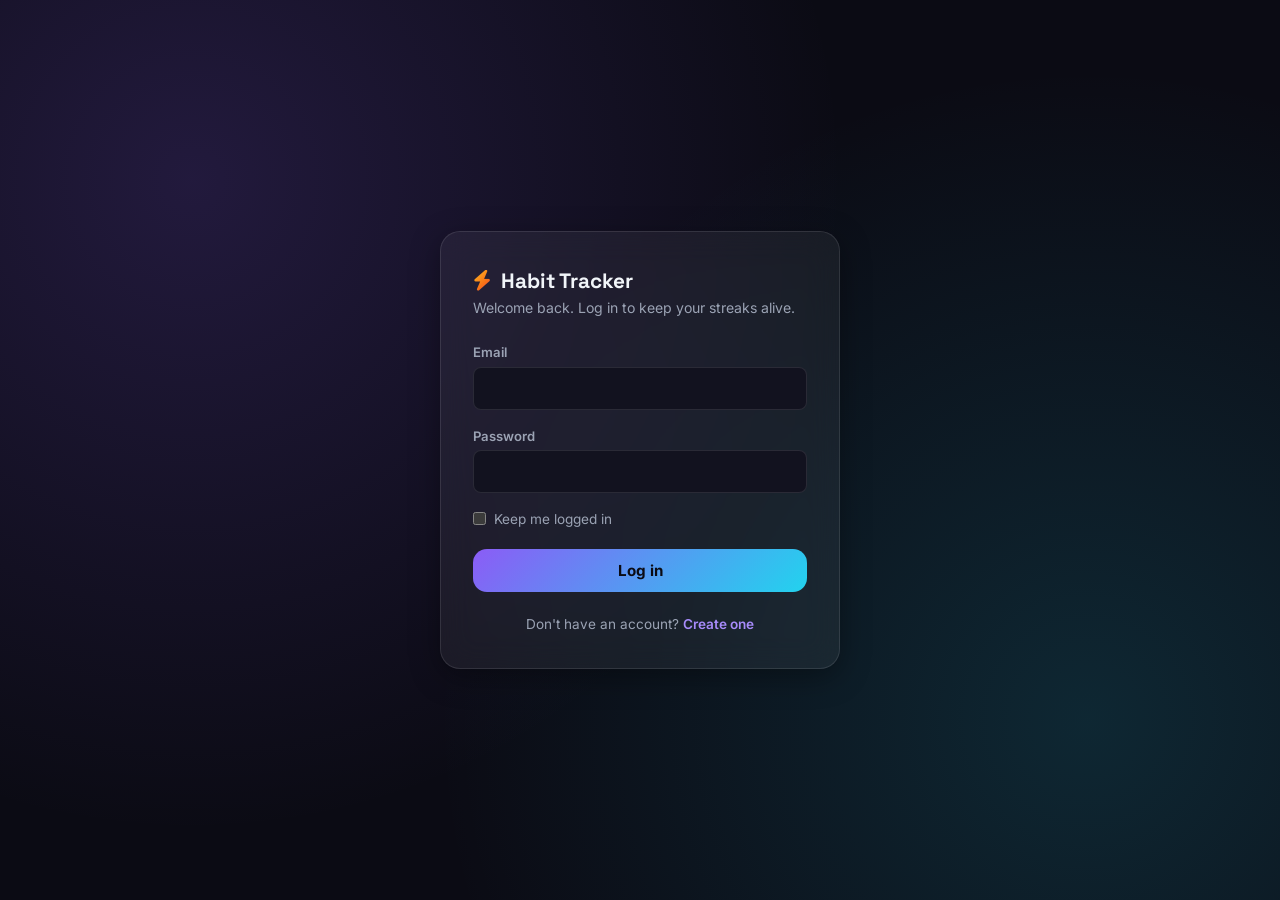
==== commit 52dd2f91: "Update project" ====
--- a/frontend/achievements.html
+++ b/frontend/achievements.html
@@ -2,19 +2,7 @@
 <html lang="en">
 <head>
 <meta charset="UTF-8">
-<<<<<<< HEAD
-<meta name="viewport" content="width=device-width, initial-scale=1.0, viewport-fit=cover">
-<meta name="theme-color" content="#0b0b14">
-<meta name="mobile-web-app-capable" content="yes">
-<meta name="apple-mobile-web-app-capable" content="yes">
-<meta name="apple-mobile-web-app-status-bar-style" content="black-translucent">
-<meta name="apple-mobile-web-app-title" content="Habits">
-<link rel="manifest" href="manifest.json">
-<link rel="apple-touch-icon" href="apple-touch-icon.png">
-<link rel="icon" href="icon-192.png">
-=======
 <meta name="viewport" content="width=device-width, initial-scale=1.0">
->>>>>>> cc30b236afbf34ce26a54add4ee6a06deec9f873
 <title>Achievements — Habit Tracker</title>
 <link rel="stylesheet" href="css/main.css">
 <link rel="stylesheet" href="https://cdnjs.cloudflare.com/ajax/libs/font-awesome/6.5.1/css/all.min.css">
@@ -49,10 +37,6 @@
 </div>
 <script src="js/config.js"></script>
 <script src="js/app.js"></script>
-<<<<<<< HEAD
-<script src="js/reminders.js"></script>
-=======
->>>>>>> cc30b236afbf34ce26a54add4ee6a06deec9f873
 <script src="js/achievements.js"></script>
 </body>
 </html>
--- a/frontend/css/main.css
+++ b/frontend/css/main.css
@@ -160,11 +160,7 @@
 .field-hint { font-size: 0.75rem; color: var(--text-faint); }
 .field-error { font-size: 0.78rem; color: var(--danger); min-height: 1em; }
 
-<<<<<<< HEAD
-input[type="text"], input[type="email"], input[type="password"], input[type="number"], input[type="date"], input[type="time"], textarea, select {
-=======
 input[type="text"], input[type="email"], input[type="password"], input[type="number"], input[type="date"], textarea, select {
->>>>>>> cc30b236afbf34ce26a54add4ee6a06deec9f873
   background: var(--bg-elevated);
   border: 1px solid var(--border);
   color: var(--text);
@@ -174,19 +170,6 @@
   font-size: 0.95rem;
   transition: border-color 0.15s ease, box-shadow 0.15s ease;
   width: 100%;
-<<<<<<< HEAD
-  color-scheme: dark;
-}
-
-/* iOS Safari zooms the page on focus if an input's font-size is under 16px —
-   bump it back down visually with a scale-neutral min size on touch widths. */
-@media (max-width: 760px) {
-  input[type="text"], input[type="email"], input[type="password"], input[type="number"],
-  input[type="date"], input[type="time"], textarea, select {
-    font-size: 16px;
-  }
-=======
->>>>>>> cc30b236afbf34ce26a54add4ee6a06deec9f873
 }
 
 input:focus, textarea:focus, select:focus {
@@ -876,13 +859,8 @@
     display: flex;
     align-items: center;
     justify-content: space-between;
-<<<<<<< HEAD
-    height: calc(var(--header-h) + env(safe-area-inset-top, 0px));
-    padding: env(safe-area-inset-top, 0px) 1rem 0;
-=======
     height: var(--header-h);
     padding: 0 1rem;
->>>>>>> cc30b236afbf34ce26a54add4ee6a06deec9f873
     border-bottom: 1px solid var(--border);
     background: var(--bg-elevated);
     position: sticky;
@@ -898,87 +876,6 @@
   .sidebar-backdrop.open { display: block; }
 }
 
-<<<<<<< HEAD
-/* ==========================================================================
-   Reminders
-   ========================================================================== */
-
-.reminder-toggle-row {
-  display: flex;
-  align-items: center;
-  justify-content: space-between;
-  gap: 0.75rem;
-  cursor: pointer;
-}
-
-.switch { position: relative; display: inline-block; width: 2.6rem; height: 1.5rem; flex-shrink: 0; }
-.switch input { position: absolute; opacity: 0; width: 100%; height: 100%; margin: 0; cursor: pointer; z-index: 1; }
-.switch-track {
-  position: absolute; inset: 0;
-  background: var(--surface-strong);
-  border: 1px solid var(--border-strong);
-  border-radius: var(--radius-pill);
-  transition: background 0.15s ease;
-}
-.switch-track::before {
-  content: "";
-  position: absolute;
-  top: 2px; left: 2px;
-  width: 1.1rem; height: 1.1rem;
-  border-radius: 50%;
-  background: var(--text-dim);
-  transition: transform 0.15s ease, background 0.15s ease;
-}
-.switch input:checked + .switch-track { background: rgba(139, 92, 246, 0.35); border-color: var(--violet); }
-.switch input:checked + .switch-track::before { transform: translateX(1.1rem); background: var(--violet-light); }
-
-.reminder-pill {
-  display: inline-flex; align-items: center; gap: 0.35rem;
-  font-size: 0.72rem; color: var(--text-dim);
-  background: var(--surface-strong);
-  border: 1px solid var(--border);
-  padding: 0.2rem 0.55rem;
-  border-radius: var(--radius-pill);
-}
-.reminder-pill i { color: var(--warning); font-size: 0.7rem; }
-
-.reminder-banner {
-  position: fixed;
-  left: 1rem; right: 1rem;
-  bottom: calc(1rem + env(safe-area-inset-bottom, 0px));
-  z-index: 150;
-  max-width: 480px;
-  margin: 0 auto;
-  display: flex; align-items: center; gap: 0.6rem;
-  background: var(--bg-elevated);
-  border: 1px solid var(--border-strong);
-  box-shadow: var(--shadow-soft);
-  border-radius: var(--radius-md);
-  padding: 0.75rem 0.9rem;
-  font-size: 0.85rem;
-  animation: toast-in 0.25s ease;
-}
-.reminder-banner i.fa-bell { color: var(--warning); }
-.reminder-banner span { flex: 1; }
-
-@media (max-width: 600px) {
-  .modal-overlay { align-items: flex-end; padding: 0; }
-  .modal {
-    max-width: 100%;
-    max-height: 92vh;
-    border-radius: var(--radius-lg) var(--radius-lg) 0 0;
-    padding: 1.5rem 1.25rem calc(1.5rem + env(safe-area-inset-bottom, 0px));
-    animation: sheet-up 0.2s ease;
-  }
-}
-
-@keyframes sheet-up {
-  from { transform: translateY(16px); opacity: 0; }
-  to { transform: translateY(0); opacity: 1; }
-}
-
-=======
->>>>>>> cc30b236afbf34ce26a54add4ee6a06deec9f873
 @media (max-width: 480px) {
   .stat-card { padding: 1rem 1.1rem; }
   .stat-card .stat-value { font-size: 1.5rem; }
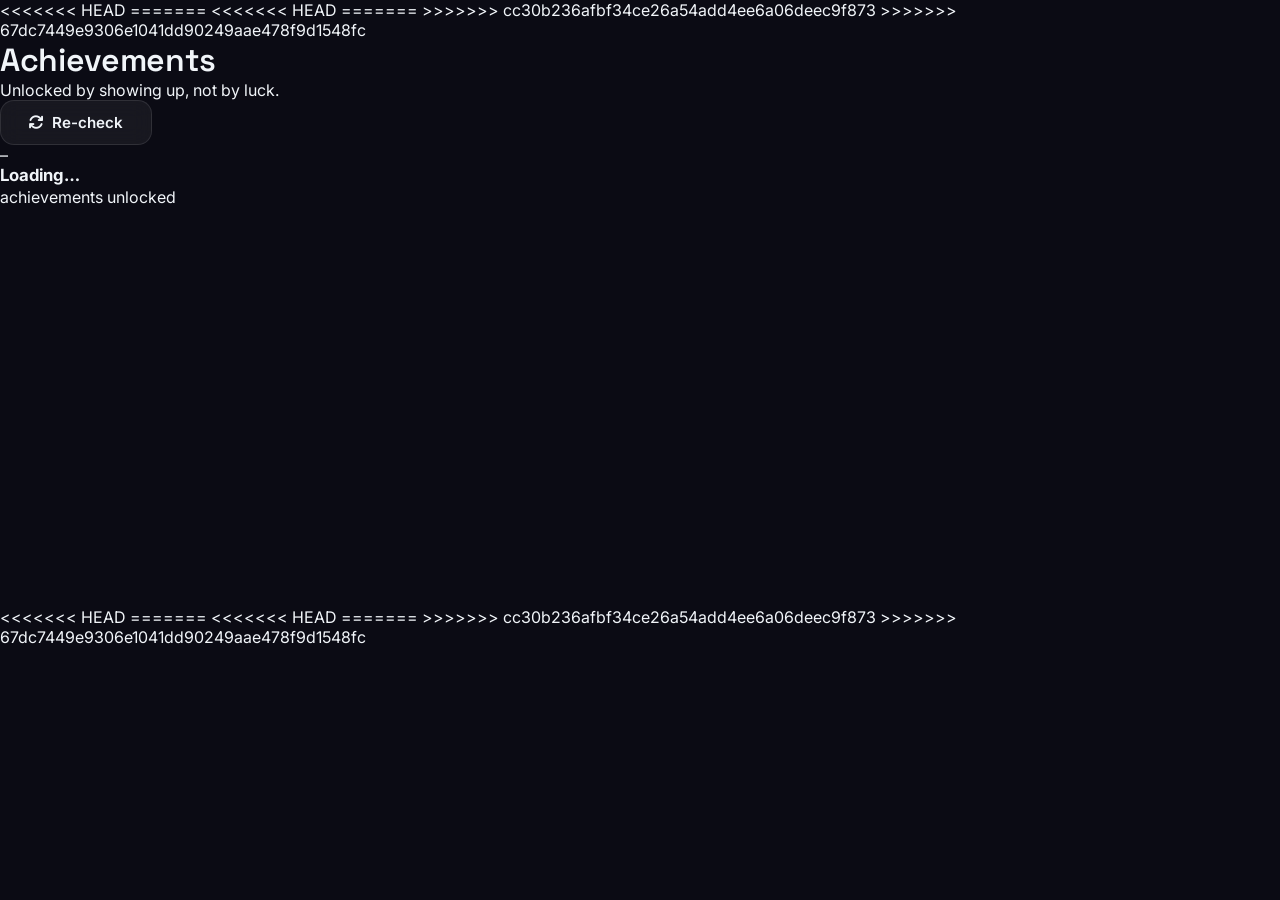
==== commit 26a2d8c4: "Merge branch 'main' of https://github.com/Hammad7-dot/Habit-Tracker" ====
--- a/frontend/achievements.html
+++ b/frontend/achievements.html
@@ -2,7 +2,23 @@
 <html lang="en">
 <head>
 <meta charset="UTF-8">
+<<<<<<< HEAD
 <meta name="viewport" content="width=device-width, initial-scale=1.0">
+=======
+<<<<<<< HEAD
+<meta name="viewport" content="width=device-width, initial-scale=1.0, viewport-fit=cover">
+<meta name="theme-color" content="#0b0b14">
+<meta name="mobile-web-app-capable" content="yes">
+<meta name="apple-mobile-web-app-capable" content="yes">
+<meta name="apple-mobile-web-app-status-bar-style" content="black-translucent">
+<meta name="apple-mobile-web-app-title" content="Habits">
+<link rel="manifest" href="manifest.json">
+<link rel="apple-touch-icon" href="apple-touch-icon.png">
+<link rel="icon" href="icon-192.png">
+=======
+<meta name="viewport" content="width=device-width, initial-scale=1.0">
+>>>>>>> cc30b236afbf34ce26a54add4ee6a06deec9f873
+>>>>>>> 67dc7449e9306e1041dd90249aae478f9d1548fc
 <title>Achievements — Habit Tracker</title>
 <link rel="stylesheet" href="css/main.css">
 <link rel="stylesheet" href="https://cdnjs.cloudflare.com/ajax/libs/font-awesome/6.5.1/css/all.min.css">
@@ -37,6 +53,13 @@
 </div>
 <script src="js/config.js"></script>
 <script src="js/app.js"></script>
+<<<<<<< HEAD
+=======
+<<<<<<< HEAD
+<script src="js/reminders.js"></script>
+=======
+>>>>>>> cc30b236afbf34ce26a54add4ee6a06deec9f873
+>>>>>>> 67dc7449e9306e1041dd90249aae478f9d1548fc
 <script src="js/achievements.js"></script>
 </body>
 </html>
--- a/frontend/css/main.css
+++ b/frontend/css/main.css
@@ -160,7 +160,15 @@
 .field-hint { font-size: 0.75rem; color: var(--text-faint); }
 .field-error { font-size: 0.78rem; color: var(--danger); min-height: 1em; }
 
+<<<<<<< HEAD
 input[type="text"], input[type="email"], input[type="password"], input[type="number"], input[type="date"], textarea, select {
+=======
+<<<<<<< HEAD
+input[type="text"], input[type="email"], input[type="password"], input[type="number"], input[type="date"], input[type="time"], textarea, select {
+=======
+input[type="text"], input[type="email"], input[type="password"], input[type="number"], input[type="date"], textarea, select {
+>>>>>>> cc30b236afbf34ce26a54add4ee6a06deec9f873
+>>>>>>> 67dc7449e9306e1041dd90249aae478f9d1548fc
   background: var(--bg-elevated);
   border: 1px solid var(--border);
   color: var(--text);
@@ -170,6 +178,22 @@
   font-size: 0.95rem;
   transition: border-color 0.15s ease, box-shadow 0.15s ease;
   width: 100%;
+<<<<<<< HEAD
+=======
+<<<<<<< HEAD
+  color-scheme: dark;
+}
+
+/* iOS Safari zooms the page on focus if an input's font-size is under 16px —
+   bump it back down visually with a scale-neutral min size on touch widths. */
+@media (max-width: 760px) {
+  input[type="text"], input[type="email"], input[type="password"], input[type="number"],
+  input[type="date"], input[type="time"], textarea, select {
+    font-size: 16px;
+  }
+=======
+>>>>>>> cc30b236afbf34ce26a54add4ee6a06deec9f873
+>>>>>>> 67dc7449e9306e1041dd90249aae478f9d1548fc
 }
 
 input:focus, textarea:focus, select:focus {
@@ -859,8 +883,18 @@
     display: flex;
     align-items: center;
     justify-content: space-between;
+<<<<<<< HEAD
     height: var(--header-h);
     padding: 0 1rem;
+=======
+<<<<<<< HEAD
+    height: calc(var(--header-h) + env(safe-area-inset-top, 0px));
+    padding: env(safe-area-inset-top, 0px) 1rem 0;
+=======
+    height: var(--header-h);
+    padding: 0 1rem;
+>>>>>>> cc30b236afbf34ce26a54add4ee6a06deec9f873
+>>>>>>> 67dc7449e9306e1041dd90249aae478f9d1548fc
     border-bottom: 1px solid var(--border);
     background: var(--bg-elevated);
     position: sticky;
@@ -876,6 +910,90 @@
   .sidebar-backdrop.open { display: block; }
 }
 
+<<<<<<< HEAD
+=======
+<<<<<<< HEAD
+/* ==========================================================================
+   Reminders
+   ========================================================================== */
+
+.reminder-toggle-row {
+  display: flex;
+  align-items: center;
+  justify-content: space-between;
+  gap: 0.75rem;
+  cursor: pointer;
+}
+
+.switch { position: relative; display: inline-block; width: 2.6rem; height: 1.5rem; flex-shrink: 0; }
+.switch input { position: absolute; opacity: 0; width: 100%; height: 100%; margin: 0; cursor: pointer; z-index: 1; }
+.switch-track {
+  position: absolute; inset: 0;
+  background: var(--surface-strong);
+  border: 1px solid var(--border-strong);
+  border-radius: var(--radius-pill);
+  transition: background 0.15s ease;
+}
+.switch-track::before {
+  content: "";
+  position: absolute;
+  top: 2px; left: 2px;
+  width: 1.1rem; height: 1.1rem;
+  border-radius: 50%;
+  background: var(--text-dim);
+  transition: transform 0.15s ease, background 0.15s ease;
+}
+.switch input:checked + .switch-track { background: rgba(139, 92, 246, 0.35); border-color: var(--violet); }
+.switch input:checked + .switch-track::before { transform: translateX(1.1rem); background: var(--violet-light); }
+
+.reminder-pill {
+  display: inline-flex; align-items: center; gap: 0.35rem;
+  font-size: 0.72rem; color: var(--text-dim);
+  background: var(--surface-strong);
+  border: 1px solid var(--border);
+  padding: 0.2rem 0.55rem;
+  border-radius: var(--radius-pill);
+}
+.reminder-pill i { color: var(--warning); font-size: 0.7rem; }
+
+.reminder-banner {
+  position: fixed;
+  left: 1rem; right: 1rem;
+  bottom: calc(1rem + env(safe-area-inset-bottom, 0px));
+  z-index: 150;
+  max-width: 480px;
+  margin: 0 auto;
+  display: flex; align-items: center; gap: 0.6rem;
+  background: var(--bg-elevated);
+  border: 1px solid var(--border-strong);
+  box-shadow: var(--shadow-soft);
+  border-radius: var(--radius-md);
+  padding: 0.75rem 0.9rem;
+  font-size: 0.85rem;
+  animation: toast-in 0.25s ease;
+}
+.reminder-banner i.fa-bell { color: var(--warning); }
+.reminder-banner span { flex: 1; }
+
+@media (max-width: 600px) {
+  .modal-overlay { align-items: flex-end; padding: 0; }
+  .modal {
+    max-width: 100%;
+    max-height: 92vh;
+    border-radius: var(--radius-lg) var(--radius-lg) 0 0;
+    padding: 1.5rem 1.25rem calc(1.5rem + env(safe-area-inset-bottom, 0px));
+    animation: sheet-up 0.2s ease;
+  }
+}
+
+@keyframes sheet-up {
+  from { transform: translateY(16px); opacity: 0; }
+  to { transform: translateY(0); opacity: 1; }
+}
+
+=======
+>>>>>>> cc30b236afbf34ce26a54add4ee6a06deec9f873
+>>>>>>> 67dc7449e9306e1041dd90249aae478f9d1548fc
 @media (max-width: 480px) {
   .stat-card { padding: 1rem 1.1rem; }
   .stat-card .stat-value { font-size: 1.5rem; }
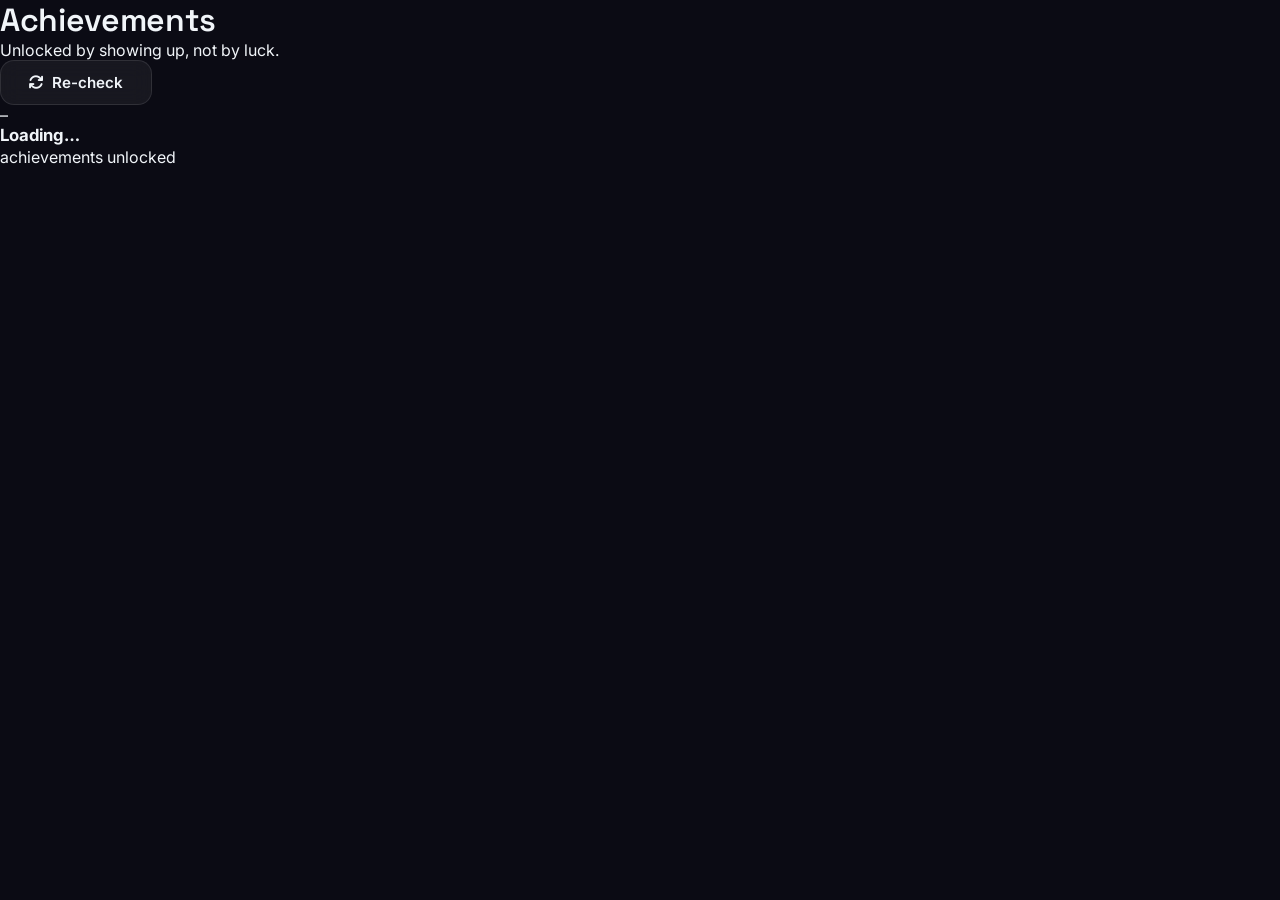
==== commit 45694205: "Fix merge conflicts in achievements.html Removed merge conflict markers and cleaned up meta tags." ====
--- a/frontend/achievements.html
+++ b/frontend/achievements.html
@@ -2,10 +2,9 @@
 <html lang="en">
 <head>
 <meta charset="UTF-8">
-<<<<<<< HEAD
+
 <meta name="viewport" content="width=device-width, initial-scale=1.0">
-=======
-<<<<<<< HEAD
+
 <meta name="viewport" content="width=device-width, initial-scale=1.0, viewport-fit=cover">
 <meta name="theme-color" content="#0b0b14">
 <meta name="mobile-web-app-capable" content="yes">
@@ -15,10 +14,9 @@
 <link rel="manifest" href="manifest.json">
 <link rel="apple-touch-icon" href="apple-touch-icon.png">
 <link rel="icon" href="icon-192.png">
-=======
+
 <meta name="viewport" content="width=device-width, initial-scale=1.0">
->>>>>>> cc30b236afbf34ce26a54add4ee6a06deec9f873
->>>>>>> 67dc7449e9306e1041dd90249aae478f9d1548fc
+
 <title>Achievements — Habit Tracker</title>
 <link rel="stylesheet" href="css/main.css">
 <link rel="stylesheet" href="https://cdnjs.cloudflare.com/ajax/libs/font-awesome/6.5.1/css/all.min.css">
@@ -53,13 +51,9 @@
 </div>
 <script src="js/config.js"></script>
 <script src="js/app.js"></script>
-<<<<<<< HEAD
-=======
-<<<<<<< HEAD
+
 <script src="js/reminders.js"></script>
-=======
->>>>>>> cc30b236afbf34ce26a54add4ee6a06deec9f873
->>>>>>> 67dc7449e9306e1041dd90249aae478f9d1548fc
+
 <script src="js/achievements.js"></script>
 </body>
 </html>
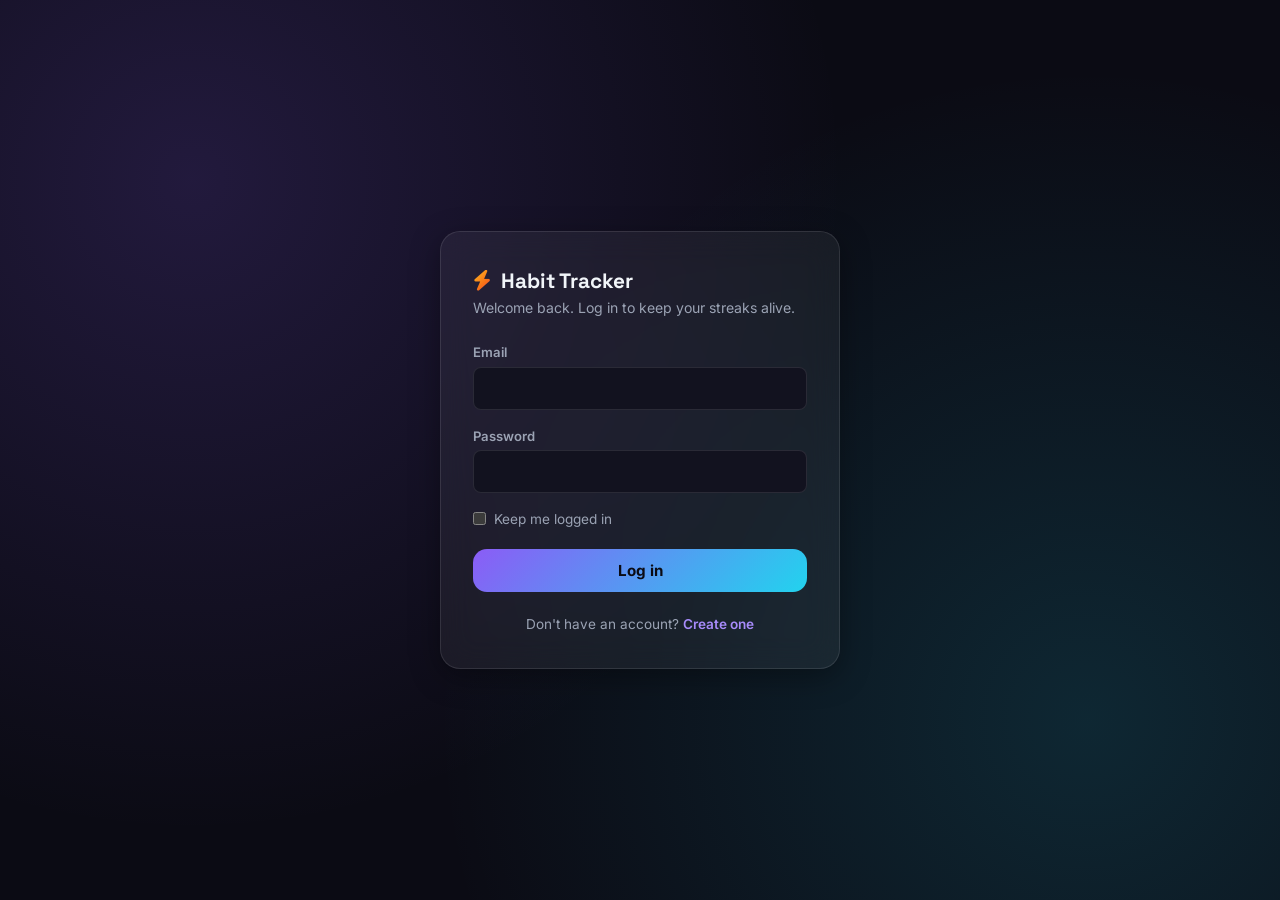
==== commit 7f7519c2: "adding" ====
--- a/frontend/achievements.html
+++ b/frontend/achievements.html
@@ -2,10 +2,9 @@
 <html lang="en">
 <head>
 <meta charset="UTF-8">
+<meta name="viewport" content="width=device-width, initial-scale=1.0, maximum-scale=1.0, viewport-fit=cover">
 
-<meta name="viewport" content="width=device-width, initial-scale=1.0">
 
-<meta name="viewport" content="width=device-width, initial-scale=1.0, viewport-fit=cover">
 <meta name="theme-color" content="#0b0b14">
 <meta name="mobile-web-app-capable" content="yes">
 <meta name="apple-mobile-web-app-capable" content="yes">
@@ -15,7 +14,6 @@
 <link rel="apple-touch-icon" href="apple-touch-icon.png">
 <link rel="icon" href="icon-192.png">
 
-<meta name="viewport" content="width=device-width, initial-scale=1.0">
 
 <title>Achievements — Habit Tracker</title>
 <link rel="stylesheet" href="css/main.css">
--- a/frontend/css/main.css
+++ b/frontend/css/main.css
@@ -59,6 +59,7 @@
   font-family: var(--font-body);
   min-height: 100vh;
   -webkit-font-smoothing: antialiased;
+  overflow-x: hidden;
 }
 
 a { color: inherit; }
@@ -160,15 +161,9 @@
 .field-hint { font-size: 0.75rem; color: var(--text-faint); }
 .field-error { font-size: 0.78rem; color: var(--danger); min-height: 1em; }
 
-<<<<<<< HEAD
-input[type="text"], input[type="email"], input[type="password"], input[type="number"], input[type="date"], textarea, select {
-=======
-<<<<<<< HEAD
+
 input[type="text"], input[type="email"], input[type="password"], input[type="number"], input[type="date"], input[type="time"], textarea, select {
-=======
-input[type="text"], input[type="email"], input[type="password"], input[type="number"], input[type="date"], textarea, select {
->>>>>>> cc30b236afbf34ce26a54add4ee6a06deec9f873
->>>>>>> 67dc7449e9306e1041dd90249aae478f9d1548fc
+
   background: var(--bg-elevated);
   border: 1px solid var(--border);
   color: var(--text);
@@ -178,9 +173,7 @@
   font-size: 0.95rem;
   transition: border-color 0.15s ease, box-shadow 0.15s ease;
   width: 100%;
-<<<<<<< HEAD
-=======
-<<<<<<< HEAD
+
   color-scheme: dark;
 }
 
@@ -191,9 +184,7 @@
   input[type="date"], input[type="time"], textarea, select {
     font-size: 16px;
   }
-=======
->>>>>>> cc30b236afbf34ce26a54add4ee6a06deec9f873
->>>>>>> 67dc7449e9306e1041dd90249aae478f9d1548fc
+
 }
 
 input:focus, textarea:focus, select:focus {
@@ -511,8 +502,8 @@
 }
 
 .habit-info { flex: 1; min-width: 0; }
-.habit-info .title { font-weight: 600; font-size: 0.94rem; }
-.habit-info .meta { font-size: 0.78rem; color: var(--text-faint); display: flex; gap: 0.6rem; align-items: center; margin-top: 0.15rem; }
+.habit-info .title { font-weight: 600; font-size: 0.94rem; overflow: hidden; text-overflow: ellipsis; white-space: nowrap; }
+.habit-info .meta { font-size: 0.78rem; color: var(--text-faint); display: flex; flex-wrap: wrap; gap: 0.4rem 0.6rem; align-items: center; margin-top: 0.15rem; }
 
 .empty-state {
   text-align: center;
@@ -883,18 +874,10 @@
     display: flex;
     align-items: center;
     justify-content: space-between;
-<<<<<<< HEAD
-    height: var(--header-h);
-    padding: 0 1rem;
-=======
-<<<<<<< HEAD
+
     height: calc(var(--header-h) + env(safe-area-inset-top, 0px));
     padding: env(safe-area-inset-top, 0px) 1rem 0;
-=======
-    height: var(--header-h);
-    padding: 0 1rem;
->>>>>>> cc30b236afbf34ce26a54add4ee6a06deec9f873
->>>>>>> 67dc7449e9306e1041dd90249aae478f9d1548fc
+
     border-bottom: 1px solid var(--border);
     background: var(--bg-elevated);
     position: sticky;
@@ -908,14 +891,9 @@
   .page-header h1 { font-size: 1.35rem; }
   .sidebar-backdrop { position: fixed; inset: 0; background: rgba(0,0,0,0.5); z-index: 39; display: none; }
   .sidebar-backdrop.open { display: block; }
-}
-
-<<<<<<< HEAD
-=======
-<<<<<<< HEAD
-/* ==========================================================================
-   Reminders
-   ========================================================================== */
+  #mobile-menu-btn { width: 2.75rem; height: 2.75rem; }
+  .habit-check { width: 2.5rem; height: 2.5rem; }
+}
 
 .reminder-toggle-row {
   display: flex;
@@ -991,11 +969,9 @@
   to { transform: translateY(0); opacity: 1; }
 }
 
-=======
->>>>>>> cc30b236afbf34ce26a54add4ee6a06deec9f873
->>>>>>> 67dc7449e9306e1041dd90249aae478f9d1548fc
 @media (max-width: 480px) {
   .stat-card { padding: 1rem 1.1rem; }
   .stat-card .stat-value { font-size: 1.5rem; }
   .habits-grid { grid-template-columns: 1fr; }
+  .toast-stack { left: 1rem; right: 1rem; max-width: none; }
 }
